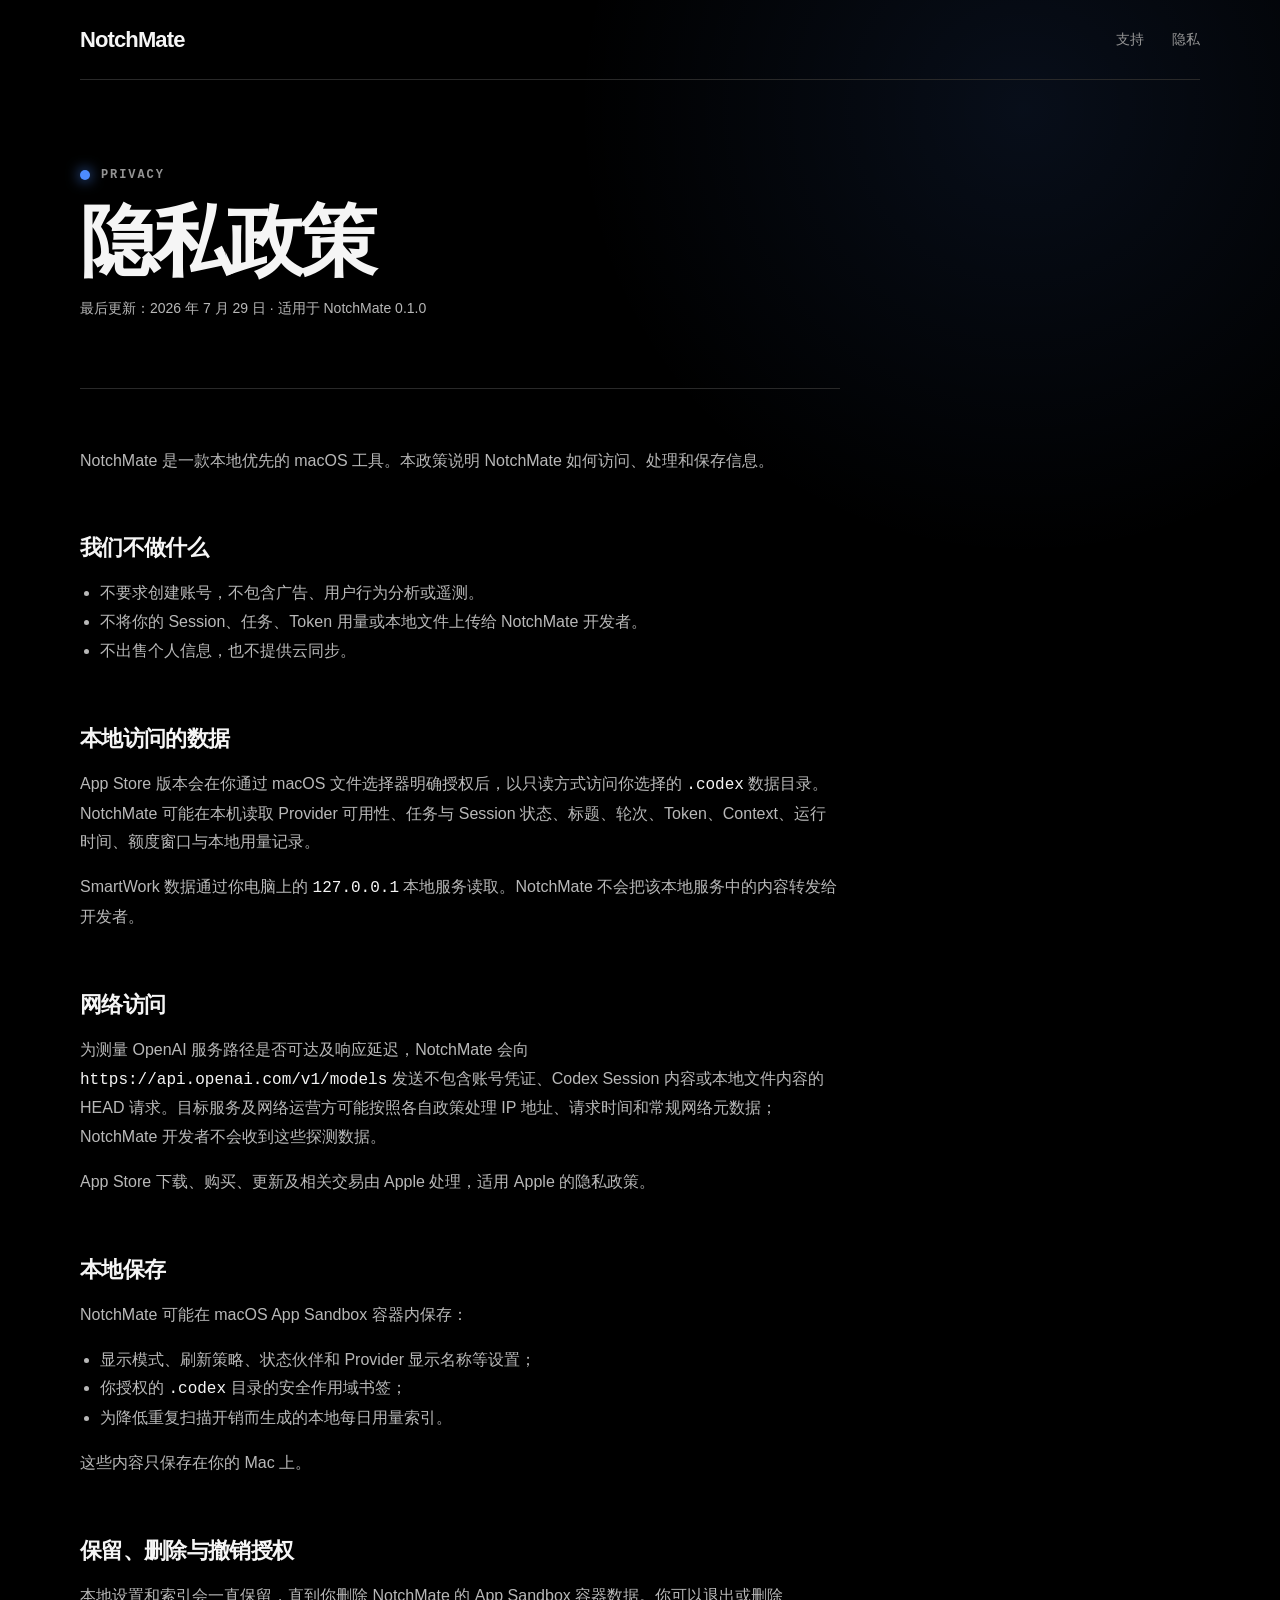
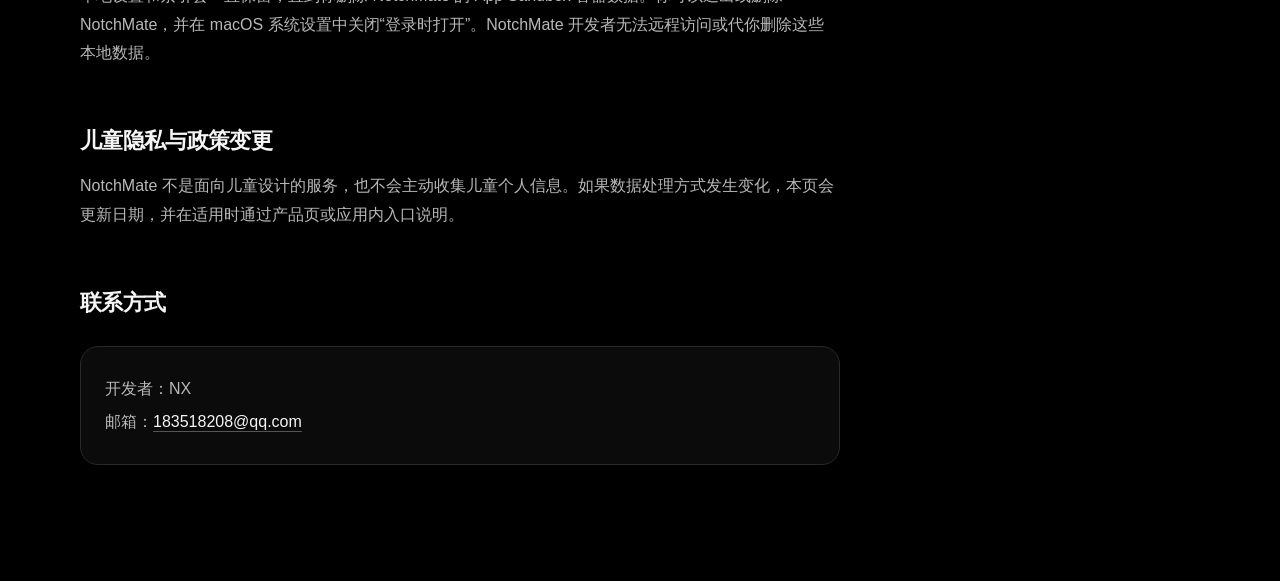
==== privacy.html @ 18e7ebdf "Publish NotchMate support site" ====
<!doctype html>
<html lang="zh-CN">
<head>
  <meta charset="utf-8">
  <meta name="viewport" content="width=device-width, initial-scale=1">
  <title>隐私政策 · NotchMate</title>
  <meta name="description" content="NotchMate 0.1.0 隐私政策。">
  <link rel="stylesheet" href="styles.css">
</head>
<body>
  <main>
    <nav class="nav">
      <a class="brand" href="index.html">NotchMate</a>
      <div class="nav-links"><a href="support.html">支持</a><a href="privacy.html">隐私</a></div>
    </nav>
    <article class="document">
      <header class="document-header">
        <div class="eyebrow"><span class="signal blue"></span>PRIVACY</div>
        <h1>隐私政策</h1>
        <p class="updated">最后更新：2026 年 7 月 29 日 · 适用于 NotchMate 0.1.0</p>
      </header>
      <section><p>NotchMate 是一款本地优先的 macOS 工具。本政策说明 NotchMate 如何访问、处理和保存信息。</p></section>
      <section>
        <h2>我们不做什么</h2>
        <ul>
          <li>不要求创建账号，不包含广告、用户行为分析或遥测。</li>
          <li>不将你的 Session、任务、Token 用量或本地文件上传给 NotchMate 开发者。</li>
          <li>不出售个人信息，也不提供云同步。</li>
        </ul>
      </section>
      <section>
        <h2>本地访问的数据</h2>
        <p>App Store 版本会在你通过 macOS 文件选择器明确授权后，以只读方式访问你选择的 <code>.codex</code> 数据目录。NotchMate 可能在本机读取 Provider 可用性、任务与 Session 状态、标题、轮次、Token、Context、运行时间、额度窗口与本地用量记录。</p>
        <p>SmartWork 数据通过你电脑上的 <code>127.0.0.1</code> 本地服务读取。NotchMate 不会把该本地服务中的内容转发给开发者。</p>
      </section>
      <section>
        <h2>网络访问</h2>
        <p>为测量 OpenAI 服务路径是否可达及响应延迟，NotchMate 会向 <code>https://api.openai.com/v1/models</code> 发送不包含账号凭证、Codex Session 内容或本地文件内容的 HEAD 请求。目标服务及网络运营方可能按照各自政策处理 IP 地址、请求时间和常规网络元数据；NotchMate 开发者不会收到这些探测数据。</p>
        <p>App Store 下载、购买、更新及相关交易由 Apple 处理，适用 Apple 的隐私政策。</p>
      </section>
      <section>
        <h2>本地保存</h2>
        <p>NotchMate 可能在 macOS App Sandbox 容器内保存：</p>
        <ul>
          <li>显示模式、刷新策略、状态伙伴和 Provider 显示名称等设置；</li>
          <li>你授权的 <code>.codex</code> 目录的安全作用域书签；</li>
          <li>为降低重复扫描开销而生成的本地每日用量索引。</li>
        </ul>
        <p>这些内容只保存在你的 Mac 上。</p>
      </section>
      <section>
        <h2>保留、删除与撤销授权</h2>
        <p>本地设置和索引会一直保留，直到你删除 NotchMate 的 App Sandbox 容器数据。你可以退出或删除 NotchMate，并在 macOS 系统设置中关闭“登录时打开”。NotchMate 开发者无法远程访问或代你删除这些本地数据。</p>
      </section>
      <section>
        <h2>儿童隐私与政策变更</h2>
        <p>NotchMate 不是面向儿童设计的服务，也不会主动收集儿童个人信息。如果数据处理方式发生变化，本页会更新日期，并在适用时通过产品页或应用内入口说明。</p>
      </section>
      <section>
        <h2>联系方式</h2>
        <div class="contact-card">
          <p>开发者：NX</p>
          <p>邮箱：<a class="text-link" href="mailto:183518208@qq.com">183518208@qq.com</a></p>
        </div>
      </section>
    </article>
  </main>
</body>
</html>
---- styles.css ----
:root {
  color-scheme: dark;
  --background: #000;
  --surface: #0b0b0b;
  --line: #292929;
  --muted: #949494;
  --text: #f5f5f5;
  --green: #42e07b;
  --blue: #4d8cff;
}

* { box-sizing: border-box; }
html { background: var(--background); }
body {
  margin: 0;
  background:
    radial-gradient(circle at 80% 5%, rgb(77 140 255 / 10%), transparent 28rem),
    var(--background);
  color: var(--text);
  font-family: -apple-system, BlinkMacSystemFont, "SF Pro Display", "PingFang SC",
    "Helvetica Neue", sans-serif;
  -webkit-font-smoothing: antialiased;
}
a { color: inherit; text-decoration: none; }
main { width: min(1120px, calc(100% - 40px)); margin: 0 auto; }
.nav {
  min-height: 80px;
  display: flex;
  align-items: center;
  justify-content: space-between;
  border-bottom: 1px solid var(--line);
}
.brand { font-weight: 760; letter-spacing: -0.04em; font-size: 22px; }
.nav-links { display: flex; gap: 28px; color: var(--muted); font-size: 14px; }
.nav-links a:hover, .text-link:hover { color: var(--text); }
.hero {
  min-height: 610px;
  padding: 112px 0 88px;
  display: flex;
  flex-direction: column;
  justify-content: center;
  border-bottom: 1px solid var(--line);
}
.eyebrow {
  display: flex;
  align-items: center;
  gap: 11px;
  color: var(--muted);
  font: 650 12px/1.2 ui-monospace, SFMono-Regular, Menlo, monospace;
  letter-spacing: 0.16em;
}
.signal {
  display: inline-block;
  width: 10px;
  height: 10px;
  border-radius: 50%;
  box-shadow: 0 0 14px currentColor;
}
.green { color: var(--green); background: var(--green); }
.blue { color: var(--blue); background: var(--blue); }
h1 {
  margin: 34px 0 26px;
  max-width: 820px;
  font-size: clamp(58px, 9vw, 108px);
  line-height: 0.95;
  letter-spacing: -0.065em;
}
.lead {
  margin: 0;
  max-width: 660px;
  color: #b8b8b8;
  font-size: clamp(18px, 2.2vw, 24px);
  line-height: 1.6;
}
.actions { display: flex; flex-wrap: wrap; gap: 12px; margin-top: 42px; }
.button {
  min-height: 48px;
  padding: 0 22px;
  display: inline-flex;
  align-items: center;
  justify-content: center;
  border: 1px solid var(--line);
  border-radius: 999px;
  font-weight: 650;
  font-size: 14px;
}
.button:hover { border-color: #5b5b5b; }
.button.primary { color: #050505; background: var(--text); border-color: var(--text); }
.feature-grid {
  display: grid;
  grid-template-columns: repeat(3, 1fr);
  border-bottom: 1px solid var(--line);
}
.feature-grid article { min-height: 260px; padding: 40px 32px; border-right: 1px solid var(--line); }
.feature-grid article:first-child { padding-left: 0; }
.feature-grid article:last-child { border-right: 0; }
.number { color: #646464; font: 600 12px/1 ui-monospace, SFMono-Regular, Menlo, monospace; }
h2 { margin: 42px 0 12px; font-size: 24px; letter-spacing: -0.03em; }
.feature-grid p { margin: 0; color: var(--muted); line-height: 1.65; }
.document { width: min(760px, 100%); padding: 88px 0 120px; }
.document-header { padding-bottom: 52px; border-bottom: 1px solid var(--line); }
.document h1 { margin: 22px 0 18px; font-size: clamp(48px, 8vw, 78px); }
.updated { color: var(--muted); font-size: 14px; }
.document section { padding-top: 42px; }
.document h2 { margin: 0 0 16px; font-size: 22px; }
.document h3 { margin: 28px 0 10px; font-size: 17px; }
.document p, .document li { color: #b8b8b8; line-height: 1.8; }
.document ul, .document ol { padding-left: 1.25rem; }
.document code {
  overflow-wrap: anywhere;
  color: var(--text);
  font-family: ui-monospace, SFMono-Regular, Menlo, monospace;
}
.contact-card {
  margin-top: 28px;
  padding: 24px;
  border: 1px solid var(--line);
  border-radius: 18px;
  background: var(--surface);
}
.contact-card p { margin: 4px 0; }
.text-link {
  color: var(--text);
  text-decoration: underline;
  text-decoration-color: #555;
  text-underline-offset: 4px;
}
footer {
  min-height: 100px;
  display: flex;
  align-items: center;
  justify-content: space-between;
  gap: 20px;
  color: #727272;
  font-size: 12px;
}
@media (max-width: 720px) {
  main { width: min(100% - 28px, 1120px); }
  .hero { min-height: 540px; padding: 70px 0; }
  h1 { font-size: clamp(52px, 17vw, 76px); }
  .feature-grid { grid-template-columns: 1fr; }
  .feature-grid article, .feature-grid article:first-child {
    min-height: auto;
    padding: 34px 0;
    border-right: 0;
    border-bottom: 1px solid var(--line);
  }
  .feature-grid article:last-child { border-bottom: 0; }
  .feature-grid h2 { margin-top: 24px; }
  footer { padding: 26px 0; flex-direction: column; align-items: flex-start; }
}
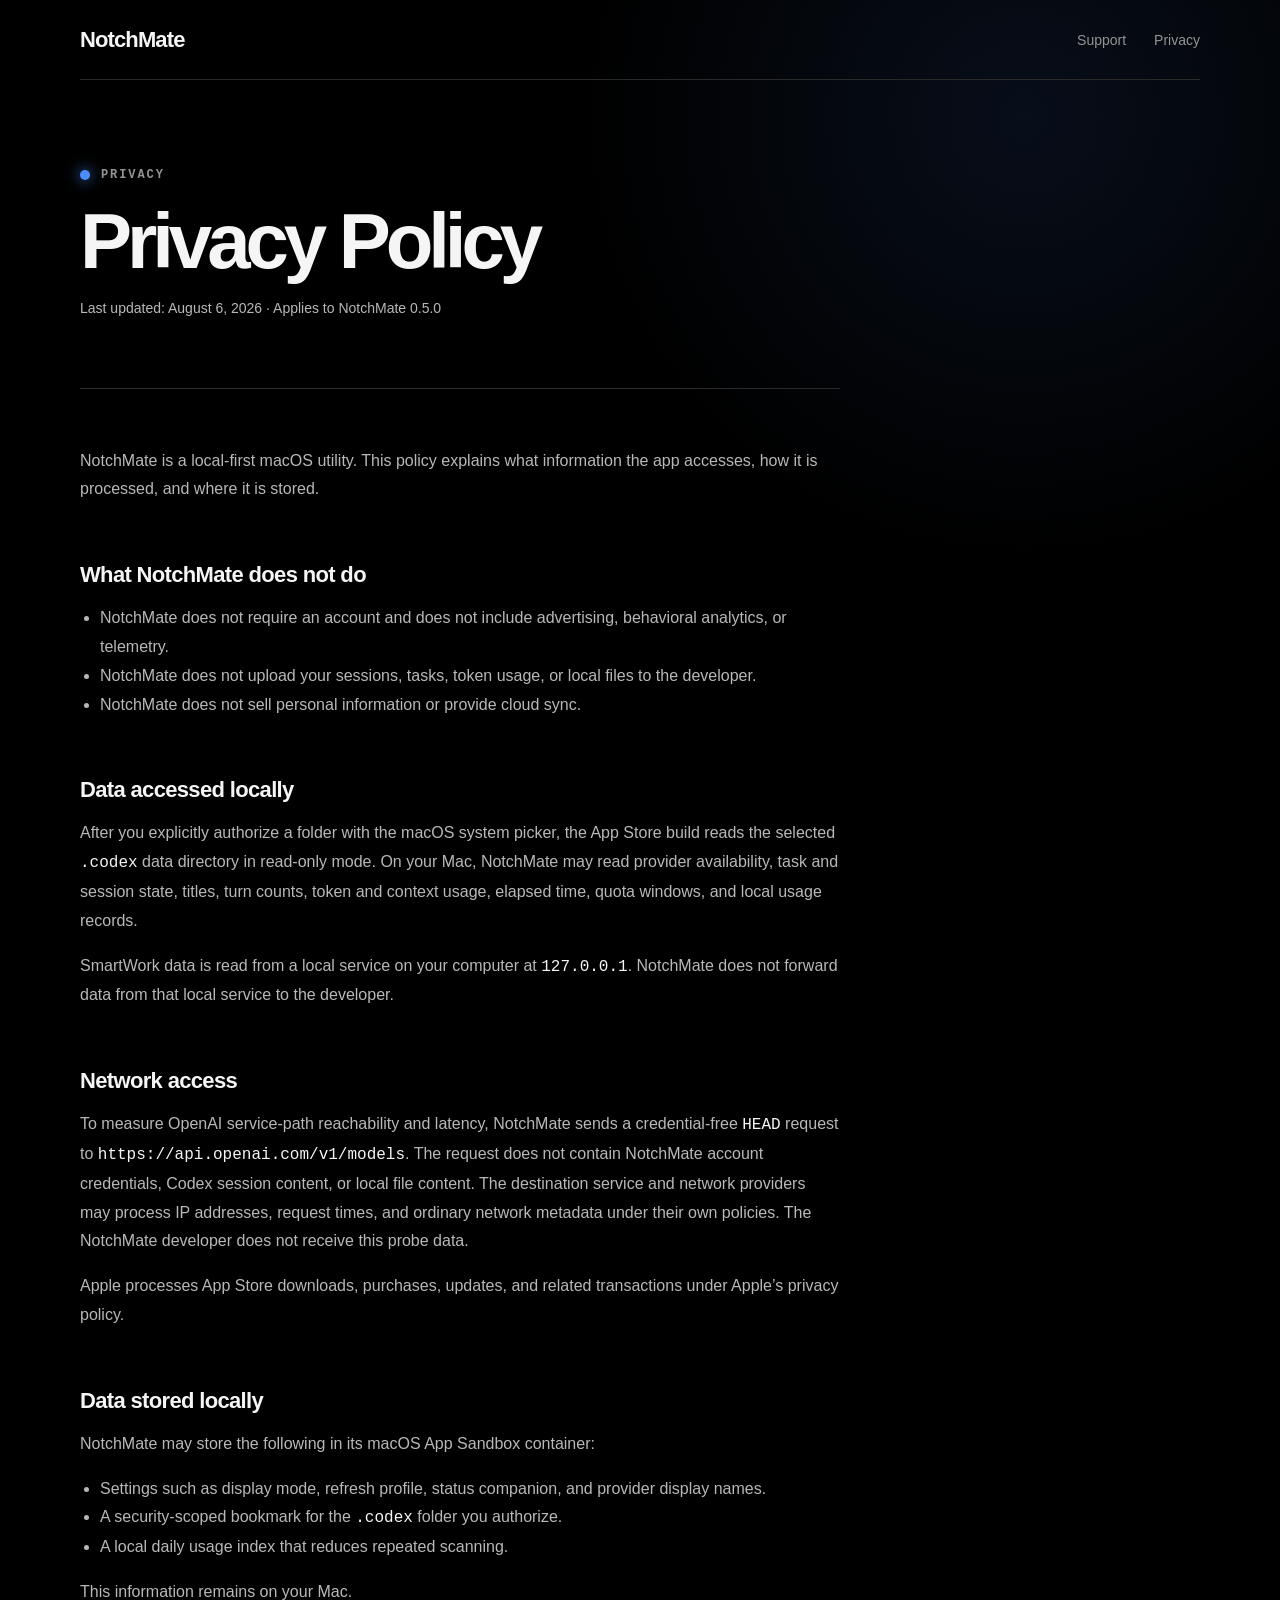
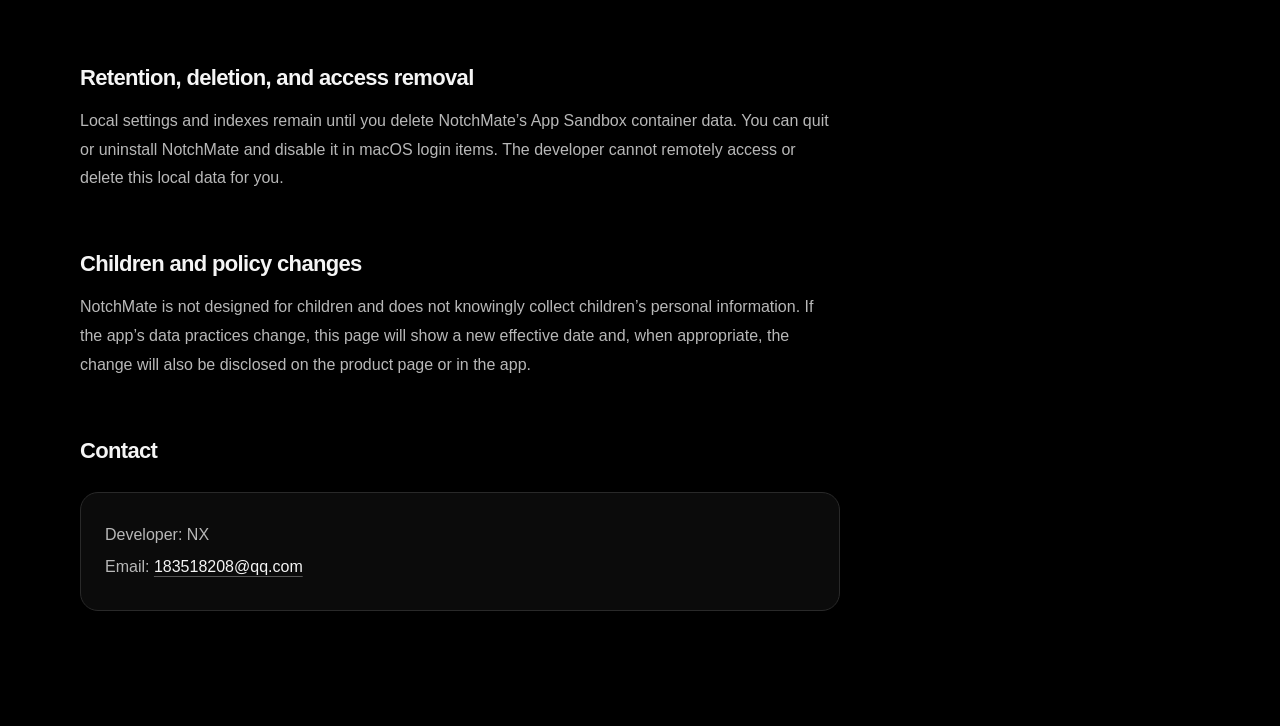
==== commit 4d369ab1: "Publish NotchMate 0.5.0 support assets" ====
--- a/privacy.html
+++ b/privacy.html
@@ -1,66 +1,66 @@
 <!doctype html>
-<html lang="zh-CN">
+<html lang="en-US">
 <head>
   <meta charset="utf-8">
   <meta name="viewport" content="width=device-width, initial-scale=1">
-  <title>隐私政策 · NotchMate</title>
-  <meta name="description" content="NotchMate 0.1.0 隐私政策。">
+  <title>Privacy Policy · NotchMate</title>
+  <meta name="description" content="Privacy Policy for NotchMate 0.5.0.">
   <link rel="stylesheet" href="styles.css">
 </head>
 <body>
   <main>
     <nav class="nav">
       <a class="brand" href="index.html">NotchMate</a>
-      <div class="nav-links"><a href="support.html">支持</a><a href="privacy.html">隐私</a></div>
+      <div class="nav-links"><a href="support.html">Support</a><a href="privacy.html">Privacy</a></div>
     </nav>
     <article class="document">
       <header class="document-header">
         <div class="eyebrow"><span class="signal blue"></span>PRIVACY</div>
-        <h1>隐私政策</h1>
-        <p class="updated">最后更新：2026 年 7 月 29 日 · 适用于 NotchMate 0.1.0</p>
+        <h1>Privacy Policy</h1>
+        <p class="updated">Last updated: August 6, 2026 · Applies to NotchMate 0.5.0</p>
       </header>
-      <section><p>NotchMate 是一款本地优先的 macOS 工具。本政策说明 NotchMate 如何访问、处理和保存信息。</p></section>
+      <section><p>NotchMate is a local-first macOS utility. This policy explains what information the app accesses, how it is processed, and where it is stored.</p></section>
       <section>
-        <h2>我们不做什么</h2>
+        <h2>What NotchMate does not do</h2>
         <ul>
-          <li>不要求创建账号，不包含广告、用户行为分析或遥测。</li>
-          <li>不将你的 Session、任务、Token 用量或本地文件上传给 NotchMate 开发者。</li>
-          <li>不出售个人信息，也不提供云同步。</li>
+          <li>NotchMate does not require an account and does not include advertising, behavioral analytics, or telemetry.</li>
+          <li>NotchMate does not upload your sessions, tasks, token usage, or local files to the developer.</li>
+          <li>NotchMate does not sell personal information or provide cloud sync.</li>
         </ul>
       </section>
       <section>
-        <h2>本地访问的数据</h2>
-        <p>App Store 版本会在你通过 macOS 文件选择器明确授权后，以只读方式访问你选择的 <code>.codex</code> 数据目录。NotchMate 可能在本机读取 Provider 可用性、任务与 Session 状态、标题、轮次、Token、Context、运行时间、额度窗口与本地用量记录。</p>
-        <p>SmartWork 数据通过你电脑上的 <code>127.0.0.1</code> 本地服务读取。NotchMate 不会把该本地服务中的内容转发给开发者。</p>
+        <h2>Data accessed locally</h2>
+        <p>After you explicitly authorize a folder with the macOS system picker, the App Store build reads the selected <code>.codex</code> data directory in read-only mode. On your Mac, NotchMate may read provider availability, task and session state, titles, turn counts, token and context usage, elapsed time, quota windows, and local usage records.</p>
+        <p>SmartWork data is read from a local service on your computer at <code>127.0.0.1</code>. NotchMate does not forward data from that local service to the developer.</p>
       </section>
       <section>
-        <h2>网络访问</h2>
-        <p>为测量 OpenAI 服务路径是否可达及响应延迟，NotchMate 会向 <code>https://api.openai.com/v1/models</code> 发送不包含账号凭证、Codex Session 内容或本地文件内容的 HEAD 请求。目标服务及网络运营方可能按照各自政策处理 IP 地址、请求时间和常规网络元数据；NotchMate 开发者不会收到这些探测数据。</p>
-        <p>App Store 下载、购买、更新及相关交易由 Apple 处理，适用 Apple 的隐私政策。</p>
+        <h2>Network access</h2>
+        <p>To measure OpenAI service-path reachability and latency, NotchMate sends a credential-free <code>HEAD</code> request to <code>https://api.openai.com/v1/models</code>. The request does not contain NotchMate account credentials, Codex session content, or local file content. The destination service and network providers may process IP addresses, request times, and ordinary network metadata under their own policies. The NotchMate developer does not receive this probe data.</p>
+        <p>Apple processes App Store downloads, purchases, updates, and related transactions under Apple’s privacy policy.</p>
       </section>
       <section>
-        <h2>本地保存</h2>
-        <p>NotchMate 可能在 macOS App Sandbox 容器内保存：</p>
+        <h2>Data stored locally</h2>
+        <p>NotchMate may store the following in its macOS App Sandbox container:</p>
         <ul>
-          <li>显示模式、刷新策略、状态伙伴和 Provider 显示名称等设置；</li>
-          <li>你授权的 <code>.codex</code> 目录的安全作用域书签；</li>
-          <li>为降低重复扫描开销而生成的本地每日用量索引。</li>
+          <li>Settings such as display mode, refresh profile, status companion, and provider display names.</li>
+          <li>A security-scoped bookmark for the <code>.codex</code> folder you authorize.</li>
+          <li>A local daily usage index that reduces repeated scanning.</li>
         </ul>
-        <p>这些内容只保存在你的 Mac 上。</p>
+        <p>This information remains on your Mac.</p>
       </section>
       <section>
-        <h2>保留、删除与撤销授权</h2>
-        <p>本地设置和索引会一直保留，直到你删除 NotchMate 的 App Sandbox 容器数据。你可以退出或删除 NotchMate，并在 macOS 系统设置中关闭“登录时打开”。NotchMate 开发者无法远程访问或代你删除这些本地数据。</p>
+        <h2>Retention, deletion, and access removal</h2>
+        <p>Local settings and indexes remain until you delete NotchMate’s App Sandbox container data. You can quit or uninstall NotchMate and disable it in macOS login items. The developer cannot remotely access or delete this local data for you.</p>
       </section>
       <section>
-        <h2>儿童隐私与政策变更</h2>
-        <p>NotchMate 不是面向儿童设计的服务，也不会主动收集儿童个人信息。如果数据处理方式发生变化，本页会更新日期，并在适用时通过产品页或应用内入口说明。</p>
+        <h2>Children and policy changes</h2>
+        <p>NotchMate is not designed for children and does not knowingly collect children’s personal information. If the app’s data practices change, this page will show a new effective date and, when appropriate, the change will also be disclosed on the product page or in the app.</p>
       </section>
       <section>
-        <h2>联系方式</h2>
+        <h2>Contact</h2>
         <div class="contact-card">
-          <p>开发者：NX</p>
-          <p>邮箱：<a class="text-link" href="mailto:183518208@qq.com">183518208@qq.com</a></p>
+          <p>Developer: NX</p>
+          <p>Email: <a class="text-link" href="mailto:183518208@qq.com">183518208@qq.com</a></p>
         </div>
       </section>
     </article>
